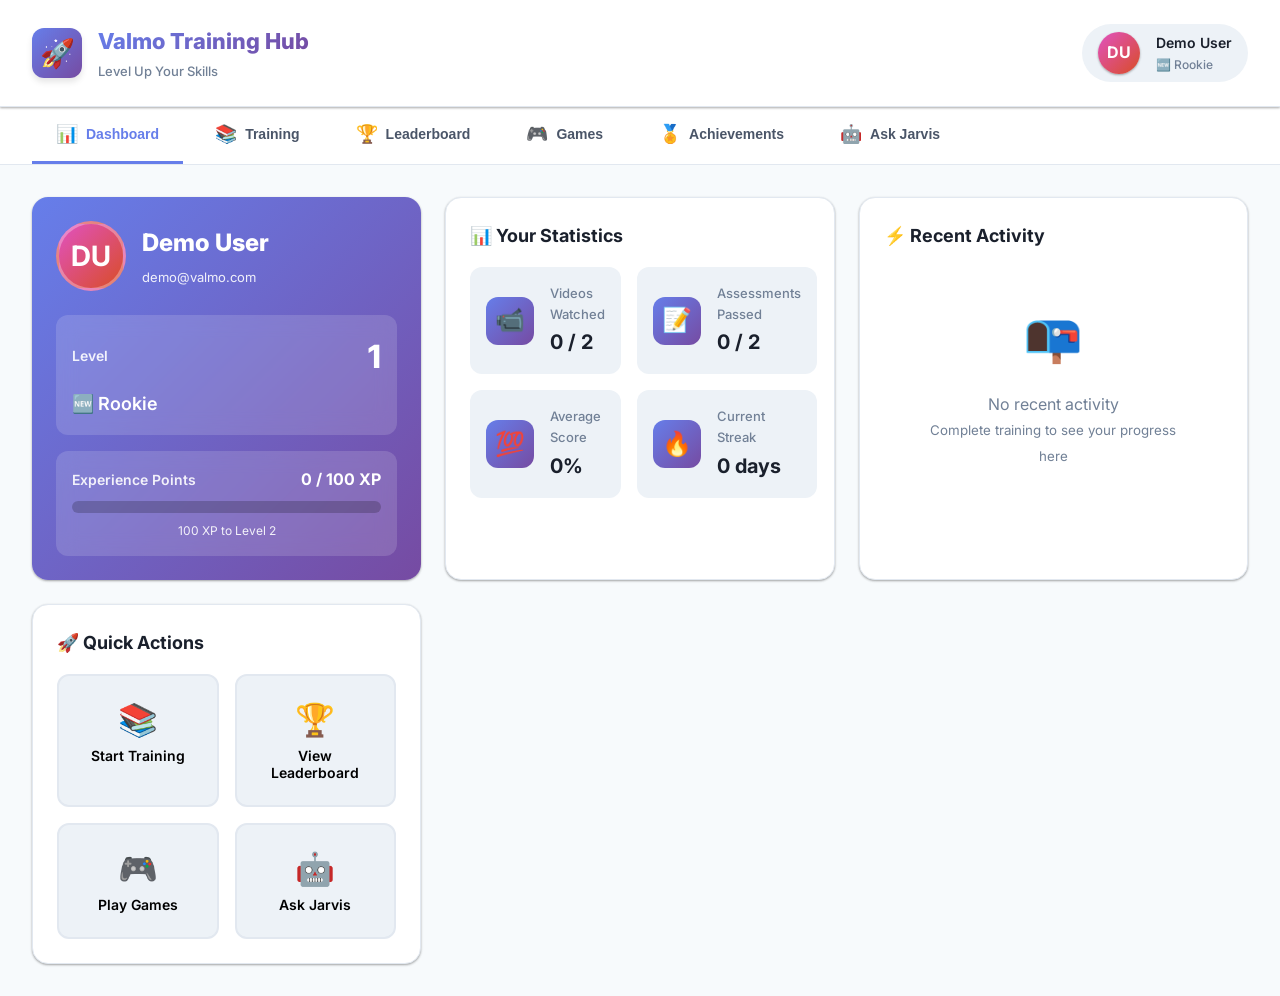
==== docs/index.html @ 2dc6aea4 "new update" ====
<!DOCTYPE html>
<html lang="en">
<head>
  <meta charset="UTF-8">
  <meta name="viewport" content="width=device-width, initial-scale=1.0">
  <title>Valmo Training Hub - Level Up Your Skills</title>
  <link rel="stylesheet" href="styles.css">
  <link rel="preconnect" href="https://fonts.googleapis.com">
  <link rel="preconnect" href="https://fonts.gstatic.com" crossorigin>
  <link href="https://fonts.googleapis.com/css2?family=Inter:wght@400;500;600;700;800&display=swap" rel="stylesheet">
</head>
<body>
  <!-- Loading Screen -->
  <div id="loading-screen" class="loading-screen">
    <div class="loading-content">
      <div class="loading-spinner"></div>
      <h2>Loading Your Training Hub...</h2>
      <p>Preparing your personalized dashboard</p>
    </div>
  </div>

  <!-- Main Container -->
  <div id="main-container" class="main-container hidden">
    
    <!-- Header -->
    <header class="header">
      <div class="header-left">
        <div class="logo">
          <div class="logo-icon">🚀</div>
          <div class="logo-text">
            <h1>Valmo Training Hub</h1>
            <p>Level Up Your Skills</p>
          </div>
        </div>
      </div>
      
      <div class="header-right">
        <div class="user-profile">
          <div class="user-avatar" id="user-avatar">
            <span id="user-initials">?</span>
          </div>
          <div class="user-info">
            <div class="user-name" id="user-name">Loading...</div>
            <div class="user-rank" id="user-rank">Rookie</div>
          </div>
        </div>
      </div>
    </header>

    <!-- Navigation Tabs -->
    <nav class="nav-tabs">
      <button class="nav-tab active" data-tab="dashboard">
        <span class="nav-icon">📊</span>
        <span class="nav-label">Dashboard</span>
      </button>
      <button class="nav-tab" data-tab="training">
        <span class="nav-icon">📚</span>
        <span class="nav-label">Training</span>
      </button>
      <button class="nav-tab" data-tab="leaderboard">
        <span class="nav-icon">🏆</span>
        <span class="nav-label">Leaderboard</span>
      </button>
      <button class="nav-tab" data-tab="games">
        <span class="nav-icon">🎮</span>
        <span class="nav-label">Games</span>
      </button>
      <button class="nav-tab" data-tab="achievements">
        <span class="nav-icon">🏅</span>
        <span class="nav-label">Achievements</span>
      </button>
      <button class="nav-tab" data-tab="jarvis">
        <span class="nav-icon">🤖</span>
        <span class="nav-label">Ask Jarvis</span>
      </button>
    </nav>

    <!-- Tab Content -->
    <main class="content">
      
      <!-- DASHBOARD TAB -->
      <section id="dashboard-tab" class="tab-content active">
        <div class="dashboard-grid">
          
          <!-- Profile Card -->
          <div class="card profile-card">
            <div class="profile-header">
              <div class="profile-avatar-large" id="profile-avatar-large">
                <span id="profile-initials">?</span>
              </div>
              <div class="profile-details">
                <h2 id="profile-name">Loading...</h2>
                <div class="profile-email" id="profile-email">loading@email.com</div>
              </div>
            </div>
            
            <div class="level-display">
              <div class="level-header">
                <span class="level-label">Level</span>
                <span class="level-number" id="level-number">1</span>
              </div>
              <div class="level-rank" id="level-rank">🆕 Rookie</div>
            </div>
            
            <div class="xp-container">
              <div class="xp-header">
                <span class="xp-label">Experience Points</span>
                <span class="xp-value" id="xp-value">0 / 100 XP</span>
              </div>
              <div class="xp-bar">
                <div class="xp-bar-fill" id="xp-bar-fill" style="width: 0%"></div>
              </div>
              <div class="xp-next-level" id="xp-next-level">100 XP to Level 2</div>
            </div>
          </div>

          <!-- Stats Overview -->
          <div class="card stats-card">
            <h3>📊 Your Statistics</h3>
            <div class="stats-grid">
              <div class="stat-item">
                <div class="stat-icon">📹</div>
                <div class="stat-details">
                  <div class="stat-label">Videos Watched</div>
                  <div class="stat-value" id="stat-videos">0 / 0</div>
                </div>
              </div>
              <div class="stat-item">
                <div class="stat-icon">📝</div>
                <div class="stat-details">
                  <div class="stat-label">Assessments Passed</div>
                  <div class="stat-value" id="stat-assessments">0 / 0</div>
                </div>
              </div>
              <div class="stat-item">
                <div class="stat-icon">💯</div>
                <div class="stat-details">
                  <div class="stat-label">Average Score</div>
                  <div class="stat-value" id="stat-avg-score">0%</div>
                </div>
              </div>
              <div class="stat-item">
                <div class="stat-icon">🔥</div>
                <div class="stat-details">
                  <div class="stat-label">Current Streak</div>
                  <div class="stat-value" id="stat-streak">0 days</div>
                </div>
              </div>
            </div>
          </div>

          <!-- Recent Activity -->
          <div class="card activity-card">
            <h3>⚡ Recent Activity</h3>
            <div class="activity-list" id="activity-list">
              <div class="activity-empty">
                <div class="activity-empty-icon">📭</div>
                <p>No recent activity</p>
                <small>Complete training to see your progress here</small>
              </div>
            </div>
          </div>

          <!-- Quick Actions -->
          <div class="card quick-actions-card">
            <h3>🚀 Quick Actions</h3>
            <div class="quick-actions">
              <button class="quick-action-btn" onclick="switchTab('training')">
                <span class="qa-icon">📚</span>
                <span class="qa-text">Start Training</span>
              </button>
              <button class="quick-action-btn" onclick="switchTab('leaderboard')">
                <span class="qa-icon">🏆</span>
                <span class="qa-text">View Leaderboard</span>
              </button>
              <button class="quick-action-btn" onclick="switchTab('games')">
                <span class="qa-icon">🎮</span>
                <span class="qa-text">Play Games</span>
              </button>
              <button class="quick-action-btn" onclick="switchTab('jarvis')">
                <span class="qa-icon">🤖</span>
                <span class="qa-text">Ask Jarvis</span>
              </button>
            </div>
          </div>

        </div>
      </section>

      <!-- TRAINING TAB -->
      <section id="training-tab" class="tab-content">
        <div class="training-container">
          
          <div class="training-header">
            <h2>📚 Your Training Path</h2>
            <div class="training-filters">
              <button class="filter-btn active" data-filter="all">All</button>
              <button class="filter-btn" data-filter="must-know">🔴 Must Know</button>
              <button class="filter-btn" data-filter="good-to-know">🟡 Good to Know</button>
              <button class="filter-btn" data-filter="completed">✅ Completed</button>
              <button class="filter-btn" data-filter="pending">⏳ Pending</button>
            </div>
          </div>

          <!-- Process List -->
          <div class="process-list" id="process-list">
            <div class="loading-processes">
              <div class="loading-spinner-small"></div>
              <p>Loading training processes...</p>
            </div>
          </div>

        </div>
      </section>

      <!-- LEADERBOARD TAB -->
      <section id="leaderboard-tab" class="tab-content">
        <div class="leaderboard-container">
          <div class="leaderboard-header">
            <h2>🏆 Leaderboard</h2>
            <div class="leaderboard-period">
              <button class="period-btn active" data-period="all-time">All Time</button>
              <button class="period-btn" data-period="month">This Month</button>
              <button class="period-btn" data-period="week">This Week</button>
            </div>
          </div>

          <!-- Your Rank -->
          <div class="your-rank-card" id="your-rank-card">
            <div class="your-rank-content">
              <div class="your-rank-position">
                <span class="rank-label">Your Rank</span>
                <span class="rank-number" id="your-rank-number">-</span>
              </div>
              <div class="your-rank-details">
                <div class="your-rank-xp" id="your-rank-xp">0 XP</div>
                <div class="your-rank-behind" id="your-rank-behind">-</div>
              </div>
            </div>
          </div>

          <!-- Leaderboard Table -->
          <div class="leaderboard-table-container">
            <table class="leaderboard-table" id="leaderboard-table">
              <thead>
                <tr>
                  <th>Rank</th>
                  <th>Name</th>
                  <th>Level</th>
                  <th>XP</th>
                  <th>Videos</th>
                  <th>Assessments</th>
                  <th>Streak</th>
                </tr>
              </thead>
              <tbody id="leaderboard-tbody">
                <tr>
                  <td colspan="7" class="leaderboard-loading">
                    <div class="loading-spinner-small"></div>
                    <p>Loading leaderboard...</p>
                  </td>
                </tr>
              </tbody>
            </table>
          </div>
        </div>
      </section>

      <!-- GAMES TAB -->
      <section id="games-tab" class="tab-content">
        <div class="games-container">
          <div class="games-header">
            <h2>🎮 Training Games</h2>
            <p>Make learning fun with interactive challenges!</p>
          </div>

          <div class="games-grid">
            <!-- Coming Soon Games -->
            <div class="game-card coming-soon">
              <div class="game-icon">🎯</div>
              <h3>Process Quiz Challenge</h3>
              <p>Test your knowledge in rapid-fire quizzes</p>
              <div class="game-badge">Coming Soon</div>
            </div>

            <div class="game-card coming-soon">
              <div class="game-icon">⏱️</div>
              <h3>Speed Training</h3>
              <p>Complete processes under time pressure</p>
              <div class="game-badge">Coming Soon</div>
            </div>

            <div class="game-card coming-soon">
              <div class="game-icon">🧩</div>
              <h3>Process Flow Puzzle</h3>
              <p>Arrange steps in the correct order</p>
              <div class="game-badge">Coming Soon</div>
            </div>

            <div class="game-card coming-soon">
              <div class="game-icon">🏁</div>
              <h3>Training Marathon</h3>
              <p>Complete multiple processes in sequence</p>
              <div class="game-badge">Coming Soon</div>
            </div>
          </div>

          <!-- Game Leaderboard Placeholder -->
          <div class="game-leaderboard-placeholder">
            <h3>🏆 Game Leaderboard</h3>
            <p>High scores and achievements will appear here once games are launched</p>
          </div>
        </div>
      </section>

      <!-- ACHIEVEMENTS TAB -->
      <section id="achievements-tab" class="tab-content">
        <div class="achievements-container">
          <div class="achievements-header">
            <h2>🏅 Achievements</h2>
            <div class="achievements-progress">
              <span id="achievements-unlocked">0</span> / <span id="achievements-total">7</span> Unlocked
            </div>
          </div>

          <div class="achievements-grid" id="achievements-grid">
            <!-- Achievements will be loaded dynamically -->
          </div>
        </div>
      </section>

      <!-- JARVIS TAB -->
      <section id="jarvis-tab" class="tab-content">
        <div class="jarvis-container">
          <div class="jarvis-header">
            <div class="jarvis-icon">🤖</div>
            <div>
              <h2>Ask Jarvis AI</h2>
              <p>Your intelligent training assistant</p>
            </div>
          </div>

          <div class="jarvis-redirect-card">
            <div class="jarvis-features">
              <h3>What Jarvis Can Help With:</h3>
              <ul>
                <li>✓ Answer questions about processes</li>
                <li>✓ Explain complex procedures step-by-step</li>
                <li>✓ Provide examples and scenarios</li>
                <li>✓ Help you prepare for assessments</li>
                <li>✓ Clarify doubts in real-time</li>
              </ul>
            </div>

            <button class="jarvis-open-btn" onclick="openJarvis()">
              <span>🚀</span>
              Open Jarvis AI Assistant
            </button>

            <div class="jarvis-note">
              Opens in a new tab for the best experience
            </div>
          </div>
        </div>
      </section>

    </main>
  </div>

  <!-- Scripts -->
  <script src="api.js"></script>
  <script src="dashboard.js"></script>
  <script src="assessment.js"></script>
</body>
</html>
---- docs/styles.css ----
/**
 * styles.css - Valmo Training Hub
 * Gamified, modern, interactive design
 */

/* ═══════════════════════════════════════════════════════════════
   GLOBAL STYLES
   ═══════════════════════════════════════════════════════════════ */

* {
  margin: 0;
  padding: 0;
  box-sizing: border-box;
}

:root {
  /* Primary Colors */
  --primary-gradient: linear-gradient(135deg, #667eea 0%, #764ba2 100%);
  --primary-color: #667eea;
  --primary-dark: #5568d3;
  
  /* Status Colors */
  --success: #48bb78;
  --warning: #ed8936;
  --error: #f56565;
  --info: #4299e1;
  
  /* Neutral Colors */
  --bg-primary: #f7fafc;
  --bg-secondary: #ffffff;
  --bg-tertiary: #edf2f7;
  --text-primary: #1a202c;
  --text-secondary: #4a5568;
  --text-tertiary: #718096;
  --border-color: #e2e8f0;
  
  /* Shadows */
  --shadow-sm: 0 1px 3px rgba(0, 0, 0, 0.12), 0 1px 2px rgba(0, 0, 0, 0.24);
  --shadow-md: 0 4px 6px rgba(0, 0, 0, 0.1);
  --shadow-lg: 0 10px 25px rgba(0, 0, 0, 0.15);
  --shadow-xl: 0 20px 40px rgba(0, 0, 0, 0.2);
  
  /* Spacing */
  --spacing-xs: 4px;
  --spacing-sm: 8px;
  --spacing-md: 16px;
  --spacing-lg: 24px;
  --spacing-xl: 32px;
  
  /* Border Radius */
  --radius-sm: 6px;
  --radius-md: 12px;
  --radius-lg: 16px;
  --radius-xl: 24px;
  --radius-full: 9999px;
  
  /* Transitions */
  --transition-fast: 150ms ease;
  --transition-base: 250ms ease;
  --transition-slow: 350ms ease;
}

body {
  font-family: 'Inter', -apple-system, BlinkMacSystemFont, 'Segoe UI', sans-serif;
  background: var(--bg-primary);
  color: var(--text-primary);
  line-height: 1.6;
  -webkit-font-smoothing: antialiased;
  -moz-osx-font-smoothing: grayscale;
}

.hidden {
  display: none !important;
}

/* ═══════════════════════════════════════════════════════════════
   LOADING SCREEN
   ═══════════════════════════════════════════════════════════════ */

.loading-screen {
  position: fixed;
  top: 0;
  left: 0;
  right: 0;
  bottom: 0;
  background: var(--primary-gradient);
  display: flex;
  align-items: center;
  justify-content: center;
  z-index: 9999;
}

.loading-content {
  text-align: center;
  color: white;
}

.loading-spinner {
  width: 60px;
  height: 60px;
  border: 4px solid rgba(255, 255, 255, 0.3);
  border-top-color: white;
  border-radius: 50%;
  animation: spin 1s linear infinite;
  margin: 0 auto 20px;
}

@keyframes spin {
  to { transform: rotate(360deg); }
}

.loading-spinner-small {
  width: 32px;
  height: 32px;
  border: 3px solid rgba(102, 126, 234, 0.3);
  border-top-color: var(--primary-color);
  border-radius: 50%;
  animation: spin 0.8s linear infinite;
  margin: 0 auto 12px;
}

/* ═══════════════════════════════════════════════════════════════
   MAIN CONTAINER
   ═══════════════════════════════════════════════════════════════ */

.main-container {
  min-height: 100vh;
  display: flex;
  flex-direction: column;
}

/* ═══════════════════════════════════════════════════════════════
   HEADER
   ═══════════════════════════════════════════════════════════════ */

.header {
  background: var(--bg-secondary);
  border-bottom: 1px solid var(--border-color);
  padding: var(--spacing-lg) var(--spacing-xl);
  display: flex;
  justify-content: space-between;
  align-items: center;
  box-shadow: var(--shadow-sm);
  position: sticky;
  top: 0;
  z-index: 100;
}

.logo {
  display: flex;
  align-items: center;
  gap: var(--spacing-md);
}

.logo-icon {
  width: 50px;
  height: 50px;
  background: var(--primary-gradient);
  border-radius: var(--radius-md);
  display: flex;
  align-items: center;
  justify-content: center;
  font-size: 28px;
  box-shadow: var(--shadow-md);
}

.logo-text h1 {
  font-size: 22px;
  font-weight: 800;
  background: var(--primary-gradient);
  -webkit-background-clip: text;
  -webkit-text-fill-color: transparent;
  background-clip: text;
  margin-bottom: 2px;
}

.logo-text p {
  font-size: 13px;
  color: var(--text-tertiary);
  font-weight: 500;
}

.user-profile {
  display: flex;
  align-items: center;
  gap: var(--spacing-md);
  padding: var(--spacing-sm) var(--spacing-md);
  background: var(--bg-tertiary);
  border-radius: var(--radius-full);
  cursor: pointer;
  transition: var(--transition-base);
}

.user-profile:hover {
  background: var(--bg-primary);
  transform: translateY(-2px);
  box-shadow: var(--shadow-md);
}

.user-avatar {
  width: 42px;
  height: 42px;
  border-radius: 50%;
  background: var(--primary-gradient);
  display: flex;
  align-items: center;
  justify-content: center;
  color: white;
  font-weight: 700;
  font-size: 16px;
  box-shadow: var(--shadow-sm);
}

.user-info {
  text-align: left;
}

.user-name {
  font-weight: 600;
  font-size: 14px;
  color: var(--text-primary);
}

.user-rank {
  font-size: 12px;
  color: var(--text-tertiary);
  font-weight: 500;
}

/* ═══════════════════════════════════════════════════════════════
   NAVIGATION TABS
   ═══════════════════════════════════════════════════════════════ */

.nav-tabs {
  background: var(--bg-secondary);
  border-bottom: 1px solid var(--border-color);
  padding: 0 var(--spacing-xl);
  display: flex;
  gap: var(--spacing-sm);
  overflow-x: auto;
}

.nav-tab {
  background: none;
  border: none;
  padding: var(--spacing-md) var(--spacing-lg);
  display: flex;
  align-items: center;
  gap: var(--spacing-sm);
  color: var(--text-secondary);
  font-weight: 600;
  font-size: 14px;
  cursor: pointer;
  position: relative;
  transition: var(--transition-base);
  border-bottom: 3px solid transparent;
  white-space: nowrap;
}

.nav-tab:hover {
  color: var(--primary-color);
  background: var(--bg-tertiary);
}

.nav-tab.active {
  color: var(--primary-color);
  border-bottom-color: var(--primary-color);
}

.nav-icon {
  font-size: 18px;
}

/* ═══════════════════════════════════════════════════════════════
   MAIN CONTENT
   ═══════════════════════════════════════════════════════════════ */

.content {
  flex: 1;
  padding: var(--spacing-xl);
  max-width: 1400px;
  margin: 0 auto;
  width: 100%;
}

.tab-content {
  display: none;
  animation: fadeIn 0.3s ease;
}

.tab-content.active {
  display: block;
}

@keyframes fadeIn {
  from {
    opacity: 0;
    transform: translateY(20px);
  }
  to {
    opacity: 1;
    transform: translateY(0);
  }
}

/* ═══════════════════════════════════════════════════════════════
   CARD COMPONENT
   ═══════════════════════════════════════════════════════════════ */

.card {
  background: var(--bg-secondary);
  border-radius: var(--radius-lg);
  padding: var(--spacing-lg);
  box-shadow: var(--shadow-sm);
  border: 1px solid var(--border-color);
  transition: var(--transition-base);
}

.card:hover {
  box-shadow: var(--shadow-md);
  transform: translateY(-2px);
}

.card h3 {
  font-size: 18px;
  font-weight: 700;
  margin-bottom: var(--spacing-md);
  color: var(--text-primary);
}

/* ═══════════════════════════════════════════════════════════════
   DASHBOARD TAB
   ═══════════════════════════════════════════════════════════════ */

.dashboard-grid {
  display: grid;
  grid-template-columns: repeat(auto-fit, minmax(320px, 1fr));
  gap: var(--spacing-lg);
}

/* Profile Card */
.profile-card {
  grid-column: span 1;
  background: var(--primary-gradient);
  color: white;
  border: none;
}

.profile-card:hover {
  transform: translateY(-4px);
  box-shadow: var(--shadow-xl);
}

.profile-header {
  display: flex;
  align-items: center;
  gap: var(--spacing-md);
  margin-bottom: var(--spacing-lg);
}

.profile-avatar-large {
  width: 70px;
  height: 70px;
  border-radius: 50%;
  background: rgba(255, 255, 255, 0.2);
  backdrop-filter: blur(10px);
  display: flex;
  align-items: center;
  justify-content: center;
  font-size: 28px;
  font-weight: 700;
  border: 3px solid rgba(255, 255, 255, 0.3);
}

.profile-details h2 {
  font-size: 24px;
  font-weight: 800;
  margin-bottom: 4px;
}

.profile-email {
  font-size: 13px;
  opacity: 0.9;
}

.level-display {
  background: rgba(255, 255, 255, 0.15);
  backdrop-filter: blur(10px);
  border-radius: var(--radius-md);
  padding: var(--spacing-md);
  margin-bottom: var(--spacing-md);
}

.level-header {
  display: flex;
  justify-content: space-between;
  align-items: center;
  margin-bottom: var(--spacing-sm);
}

.level-label {
  font-size: 14px;
  opacity: 0.9;
  font-weight: 600;
}

.level-number {
  font-size: 32px;
  font-weight: 800;
}

.level-rank {
  font-size: 18px;
  font-weight: 600;
}

.xp-container {
  background: rgba(255, 255, 255, 0.15);
  backdrop-filter: blur(10px);
  border-radius: var(--radius-md);
  padding: var(--spacing-md);
}

.xp-header {
  display: flex;
  justify-content: space-between;
  align-items: center;
  margin-bottom: var(--spacing-sm);
}

.xp-label {
  font-size: 14px;
  opacity: 0.9;
  font-weight: 600;
}

.xp-value {
  font-size: 16px;
  font-weight: 700;
}

.xp-bar {
  height: 12px;
  background: rgba(0, 0, 0, 0.2);
  border-radius: var(--radius-full);
  overflow: hidden;
  margin-bottom: var(--spacing-sm);
}

.xp-bar-fill {
  height: 100%;
  background: linear-gradient(90deg, #48bb78, #38a169);
  border-radius: var(--radius-full);
  transition: width 0.5s ease;
}

.xp-next-level {
  font-size: 12px;
  opacity: 0.9;
  text-align: center;
}

/* Stats Card */
.stats-grid {
  display: grid;
  grid-template-columns: repeat(2, 1fr);
  gap: var(--spacing-md);
}

.stat-item {
  display: flex;
  align-items: center;
  gap: var(--spacing-md);
  padding: var(--spacing-md);
  background: var(--bg-tertiary);
  border-radius: var(--radius-md);
  transition: var(--transition-base);
}

.stat-item:hover {
  background: var(--bg-primary);
  transform: scale(1.02);
}

.stat-icon {
  width: 48px;
  height: 48px;
  background: var(--primary-gradient);
  border-radius: var(--radius-md);
  display: flex;
  align-items: center;
  justify-content: center;
  font-size: 24px;
  flex-shrink: 0;
}

.stat-label {
  font-size: 13px;
  color: var(--text-tertiary);
  font-weight: 500;
  margin-bottom: 2px;
}

.stat-value {
  font-size: 20px;
  font-weight: 700;
  color: var(--text-primary);
}

/* Activity Card */
.activity-list {
  max-height: 300px;
  overflow-y: auto;
}

.activity-empty {
  text-align: center;
  padding: var(--spacing-xl);
  color: var(--text-tertiary);
}

.activity-empty-icon {
  font-size: 48px;
  margin-bottom: var(--spacing-md);
}

.activity-item {
  display: flex;
  align-items: center;
  gap: var(--spacing-md);
  padding: var(--spacing-md);
  border-radius: var(--radius-md);
  margin-bottom: var(--spacing-sm);
  transition: var(--transition-base);
}

.activity-item:hover {
  background: var(--bg-tertiary);
}

.activity-icon {
  width: 40px;
  height: 40px;
  border-radius: 50%;
  background: var(--primary-gradient);
  display: flex;
  align-items: center;
  justify-content: center;
  font-size: 18px;
  flex-shrink: 0;
}

.activity-details {
  flex: 1;
}

.activity-text {
  font-size: 14px;
  font-weight: 500;
  color: var(--text-primary);
  margin-bottom: 2px;
}

.activity-time {
  font-size: 12px;
  color: var(--text-tertiary);
}

.activity-xp {
  font-size: 14px;
  font-weight: 700;
  color: var(--success);
}

/* Quick Actions */
.quick-actions {
  display: grid;
  grid-template-columns: repeat(2, 1fr);
  gap: var(--spacing-md);
}

.quick-action-btn {
  background: var(--bg-tertiary);
  border: 2px solid var(--border-color);
  border-radius: var(--radius-md);
  padding: var(--spacing-lg);
  display: flex;
  flex-direction: column;
  align-items: center;
  gap: var(--spacing-sm);
  cursor: pointer;
  transition: var(--transition-base);
  font-family: inherit;
}

.quick-action-btn:hover {
  background: var(--primary-gradient);
  color: white;
  border-color: transparent;
  transform: translateY(-4px);
  box-shadow: var(--shadow-lg);
}

.qa-icon {
  font-size: 32px;
}

.qa-text {
  font-size: 14px;
  font-weight: 600;
}

/* ═══════════════════════════════════════════════════════════════
   TRAINING TAB
   ═══════════════════════════════════════════════════════════════ */

.training-header {
  display: flex;
  justify-content: space-between;
  align-items: center;
  margin-bottom: var(--spacing-lg);
  flex-wrap: wrap;
  gap: var(--spacing-md);
}

.training-header h2 {
  font-size: 28px;
  font-weight: 800;
}

.training-filters {
  display: flex;
  gap: var(--spacing-sm);
  flex-wrap: wrap;
}

.filter-btn {
  padding: var(--spacing-sm) var(--spacing-md);
  background: var(--bg-secondary);
  border: 2px solid var(--border-color);
  border-radius: var(--radius-full);
  font-size: 13px;
  font-weight: 600;
  color: var(--text-secondary);
  cursor: pointer;
  transition: var(--transition-fast);
  font-family: inherit;
}

.filter-btn:hover {
  border-color: var(--primary-color);
  color: var(--primary-color);
}

.filter-btn.active {
  background: var(--primary-gradient);
  color: white;
  border-color: transparent;
}

.process-list {
  display: grid;
  grid-template-columns: repeat(auto-fill, minmax(320px, 1fr));
  gap: var(--spacing-lg);
}

.loading-processes {
  grid-column: 1 / -1;
  text-align: center;
  padding: var(--spacing-xl);
  color: var(--text-tertiary);
}

/* Process Card */
.process-card {
  background: var(--bg-secondary);
  border-radius: var(--radius-lg);
  padding: var(--spacing-lg);
  border: 2px solid var(--border-color);
  transition: var(--transition-base);
  cursor: pointer;
}

.process-card:hover {
  border-color: var(--primary-color);
  transform: translateY(-4px);
  box-shadow: var(--shadow-lg);
}

.process-header {
  display: flex;
  align-items: flex-start;
  gap: var(--spacing-md);
  margin-bottom: var(--spacing-md);
}

.process-priority {
  width: 44px;
  height: 44px;
  border-radius: var(--radius-md);
  display: flex;
  align-items: center;
  justify-content: center;
  font-size: 22px;
  flex-shrink: 0;
}

.process-priority.must-know {
  background: linear-gradient(135deg, #fc8181 0%, #f56565 100%);
}

.process-priority.good-to-know {
  background: linear-gradient(135deg, #fbd38d 0%, #f6ad55 100%);
}

.process-title-section {
  flex: 1;
}

.process-name {
  font-size: 16px;
  font-weight: 700;
  color: var(--text-primary);
  margin-bottom: 4px;
}

.process-badges {
  display: flex;
  gap: var(--spacing-xs);
  flex-wrap: wrap;
}

.process-badge {
  padding: 3px 8px;
  border-radius: var(--radius-sm);
  font-size: 11px;
  font-weight: 700;
  text-transform: uppercase;
  letter-spacing: 0.3px;
}

.process-badge.new {
  background: #fecaca;
  color: #991b1b;
}

.process-badge.updated {
  background: #fed7aa;
  color: #92400e;
}

.process-status {
  margin-bottom: var(--spacing-md);
  padding: var(--spacing-sm) var(--spacing-md);
  border-radius: var(--radius-md);
  font-size: 13px;
  font-weight: 600;
  display: flex;
  align-items: center;
  gap: var(--spacing-sm);
}

.process-status.complete {
  background: #f0fdf4;
  color: #166534;
}

.process-status.video-done {
  background: #fef3c7;
  color: #92400e;
}

.process-status.pending {
  background: #fee;
  color: #991b1b;
}

.process-actions {
  display: flex;
  gap: var(--spacing-sm);
}

.process-action-btn {
  flex: 1;
  padding: var(--spacing-md);
  border: none;
  border-radius: var(--radius-md);
  font-size: 14px;
  font-weight: 600;
  cursor: pointer;
  transition: var(--transition-base);
  font-family: inherit;
}

.process-action-btn.primary {
  background: var(--primary-gradient);
  color: white;
}

.process-action-btn.primary:hover {
  transform: scale(1.05);
  box-shadow: var(--shadow-md);
}

.process-action-btn.secondary {
  background: var(--bg-tertiary);
  color: var(--text-primary);
}

.process-action-btn.secondary:hover {
  background: var(--bg-primary);
}

/* ═══════════════════════════════════════════════════════════════
   LEADERBOARD TAB
   ═══════════════════════════════════════════════════════════════ */

.leaderboard-header {
  display: flex;
  justify-content: space-between;
  align-items: center;
  margin-bottom: var(--spacing-lg);
  flex-wrap: wrap;
  gap: var(--spacing-md);
}

.leaderboard-header h2 {
  font-size: 28px;
  font-weight: 800;
}

.leaderboard-period {
  display: flex;
  gap: var(--spacing-sm);
  background: var(--bg-secondary);
  padding: 4px;
  border-radius: var(--radius-md);
  border: 1px solid var(--border-color);
}

.period-btn {
  padding: var(--spacing-sm) var(--spacing-md);
  background: transparent;
  border: none;
  border-radius: var(--radius-sm);
  font-size: 13px;
  font-weight: 600;
  color: var(--text-secondary);
  cursor: pointer;
  transition: var(--transition-fast);
  font-family: inherit;
}

.period-btn:hover {
  color: var(--primary-color);
}

.period-btn.active {
  background: var(--primary-gradient);
  color: white;
}

.your-rank-card {
  background: var(--primary-gradient);
  border-radius: var(--radius-lg);
  padding: var(--spacing-lg);
  margin-bottom: var(--spacing-lg);
  color: white;
  box-shadow: var(--shadow-lg);
}

.your-rank-content {
  display: flex;
  justify-content: space-between;
  align-items: center;
}

.your-rank-position {
  display: flex;
  flex-direction: column;
  gap: var(--spacing-sm);
}

.rank-label {
  font-size: 14px;
  opacity: 0.9;
  font-weight: 600;
}

.rank-number {
  font-size: 48px;
  font-weight: 800;
}

.your-rank-xp {
  font-size: 24px;
  font-weight: 700;
}

.your-rank-behind {
  font-size: 13px;
  opacity: 0.9;
}

.leaderboard-table-container {
  background: var(--bg-secondary);
  border-radius: var(--radius-lg);
  overflow: hidden;
  border: 1px solid var(--border-color);
}

.leaderboard-table {
  width: 100%;
  border-collapse: collapse;
}

.leaderboard-table thead {
  background: var(--bg-tertiary);
}

.leaderboard-table th {
  padding: var(--spacing-md) var(--spacing-lg);
  text-align: left;
  font-weight: 700;
  font-size: 13px;
  text-transform: uppercase;
  letter-spacing: 0.5px;
  color: var(--text-secondary);
}

.leaderboard-table tbody tr {
  border-bottom: 1px solid var(--border-color);
  transition: var(--transition-fast);
}

.leaderboard-table tbody tr:hover {
  background: var(--bg-tertiary);
}

.leaderboard-table tbody tr.highlight {
  background: #eff6ff;
  border-left: 4px solid var(--primary-color);
}

.leaderboard-table td {
  padding: var(--spacing-md) var(--spacing-lg);
  font-size: 14px;
}

.leaderboard-loading {
  text-align: center;
  padding: var(--spacing-xl);
  color: var(--text-tertiary);
}

.rank-badge {
  display: inline-flex;
  align-items: center;
  justify-content: center;
  width: 32px;
  height: 32px;
  border-radius: 50%;
  font-weight: 700;
  font-size: 14px;
}

.rank-badge.gold {
  background: linear-gradient(135deg, #fbbf24 0%, #f59e0b 100%);
  color: white;
}

.rank-badge.silver {
  background: linear-gradient(135deg, #d1d5db 0%, #9ca3af 100%);
  color: white;
}

.rank-badge.bronze {
  background: linear-gradient(135deg, #fdba74 0%, #fb923c 100%);
  color: white;
}

.rank-badge.default {
  background: var(--bg-tertiary);
  color: var(--text-primary);
}

/* ═══════════════════════════════════════════════════════════════
   GAMES TAB
   ═══════════════════════════════════════════════════════════════ */

.games-header {
  text-align: center;
  margin-bottom: var(--spacing-xl);
}

.games-header h2 {
  font-size: 32px;
  font-weight: 800;
  margin-bottom: var(--spacing-sm);
}

.games-header p {
  font-size: 16px;
  color: var(--text-tertiary);
}

.games-grid {
  display: grid;
  grid-template-columns: repeat(auto-fill, minmax(280px, 1fr));
  gap: var(--spacing-lg);
  margin-bottom: var(--spacing-xl);
}

.game-card {
  background: var(--bg-secondary);
  border-radius: var(--radius-lg);
  padding: var(--spacing-xl);
  text-align: center;
  border: 2px solid var(--border-color);
  transition: var(--transition-base);
  position: relative;
}

.game-card.coming-soon {
  opacity: 0.7;
}

.game-card:hover {
  transform: translateY(-8px);
  box-shadow: var(--shadow-xl);
  border-color: var(--primary-color);
}

.game-icon {
  font-size: 64px;
  margin-bottom: var(--spacing-md);
}

.game-card h3 {
  font-size: 18px;
  font-weight: 700;
  margin-bottom: var(--spacing-sm);
}

.game-card p {
  font-size: 14px;
  color: var(--text-tertiary);
  margin-bottom: var(--spacing-md);
}

.game-badge {
  display: inline-block;
  padding: var(--spacing-xs) var(--spacing-md);
  background: var(--bg-tertiary);
  border-radius: var(--radius-full);
  font-size: 12px;
  font-weight: 600;
  color: var(--text-secondary);
}

.game-leaderboard-placeholder {
  background: var(--bg-secondary);
  border-radius: var(--radius-lg);
  padding: var(--spacing-xl);
  text-align: center;
  border: 2px dashed var(--border-color);
}

.game-leaderboard-placeholder h3 {
  font-size: 20px;
  margin-bottom: var(--spacing-md);
}

.game-leaderboard-placeholder p {
  color: var(--text-tertiary);
}

/* ═══════════════════════════════════════════════════════════════
   ACHIEVEMENTS TAB
   ═══════════════════════════════════════════════════════════════ */

.achievements-header {
  display: flex;
  justify-content: space-between;
  align-items: center;
  margin-bottom: var(--spacing-lg);
}

.achievements-header h2 {
  font-size: 28px;
  font-weight: 800;
}

.achievements-progress {
  font-size: 16px;
  font-weight: 700;
  color: var(--text-tertiary);
}

.achievements-grid {
  display: grid;
  grid-template-columns: repeat(auto-fill, minmax(240px, 1fr));
  gap: var(--spacing-lg);
}

.achievement-card {
  background: var(--bg-secondary);
  border-radius: var(--radius-lg);
  padding: var(--spacing-lg);
  text-align: center;
  border: 2px solid var(--border-color);
  transition: var(--transition-base);
  position: relative;
}

.achievement-card.locked {
  opacity: 0.5;
  filter: grayscale(1);
}

.achievement-card.unlocked {
  border-color: var(--success);
  background: linear-gradient(135deg, #f0fdf4 0%, #dcfce7 100%);
}

.achievement-card:hover {
  transform: scale(1.05);
  box-shadow: var(--shadow-lg);
}

.achievement-icon {
  font-size: 48px;
  margin-bottom: var(--spacing-md);
}

.achievement-name {
  font-size: 16px;
  font-weight: 700;
  margin-bottom: var(--spacing-sm);
}

.achievement-description {
  font-size: 13px;
  color: var(--text-tertiary);
  margin-bottom: var(--spacing-sm);
}

.achievement-xp {
  font-size: 14px;
  font-weight: 700;
  color: var(--success);
}

.achievement-unlocked-badge {
  position: absolute;
  top: 12px;
  right: 12px;
  width: 28px;
  height: 28px;
  background: var(--success);
  border-radius: 50%;
  display: flex;
  align-items: center;
  justify-content: center;
  color: white;
  font-size: 14px;
}

/* ═══════════════════════════════════════════════════════════════
   JARVIS TAB
   ═══════════════════════════════════════════════════════════════ */

.jarvis-container {
  max-width: 700px;
  margin: 0 auto;
}

.jarvis-header {
  display: flex;
  align-items: center;
  gap: var(--spacing-lg);
  margin-bottom: var(--spacing-xl);
  text-align: center;
  justify-content: center;
}

.jarvis-icon {
  font-size: 72px;
}

.jarvis-header h2 {
  font-size: 32px;
  font-weight: 800;
  margin-bottom: var(--spacing-xs);
}

.jarvis-header p {
  font-size: 16px;
  color: var(--text-tertiary);
}

.jarvis-redirect-card {
  background: var(--bg-secondary);
  border-radius: var(--radius-xl);
  padding: var(--spacing-xl);
  border: 2px solid var(--border-color);
  text-align: center;
}

.jarvis-features {
  text-align: left;
  margin-bottom: var(--spacing-xl);
}

.jarvis-features h3 {
  font-size: 18px;
  margin-bottom: var(--spacing-md);
}

.jarvis-features ul {
  list-style: none;
  padding: 0;
}

.jarvis-features li {
  padding: var(--spacing-md);
  background: var(--bg-tertiary);
  border-radius: var(--radius-md);
  margin-bottom: var(--spacing-sm);
  font-size: 14px;
  font-weight: 500;
}

.jarvis-open-btn {
  width: 100%;
  padding: var(--spacing-lg);
  background: var(--primary-gradient);
  color: white;
  border: none;
  border-radius: var(--radius-md);
  font-size: 16px;
  font-weight: 700;
  cursor: pointer;
  transition: var(--transition-base);
  font-family: inherit;
  display: flex;
  align-items: center;
  justify-content: center;
  gap: var(--spacing-md);
  margin-bottom: var(--spacing-md);
}

.jarvis-open-btn:hover {
  transform: translateY(-4px);
  box-shadow: var(--shadow-xl);
}

.jarvis-note {
  font-size: 13px;
  color: var(--text-tertiary);
  font-style: italic;
}

/* ═══════════════════════════════════════════════════════════════
   RESPONSIVE
   ═══════════════════════════════════════════════════════════════ */

@media (max-width: 768px) {
  .header {
    padding: var(--spacing-md);
  }
  
  .logo-text h1 {
    font-size: 18px;
  }
  
  .nav-tabs {
    padding: 0 var(--spacing-md);
  }
  
  .content {
    padding: var(--spacing-md);
  }
  
  .dashboard-grid {
    grid-template-columns: 1fr;
  }
  
  .stats-grid {
    grid-template-columns: 1fr;
  }
  
  .quick-actions {
    grid-template-columns: 1fr;
  }
  
  .process-list {
    grid-template-columns: 1fr;
  }
  
  .games-grid {
    grid-template-columns: 1fr;
  }
  
  .achievements-grid {
    grid-template-columns: repeat(auto-fill, minmax(200px, 1fr));
  }
}
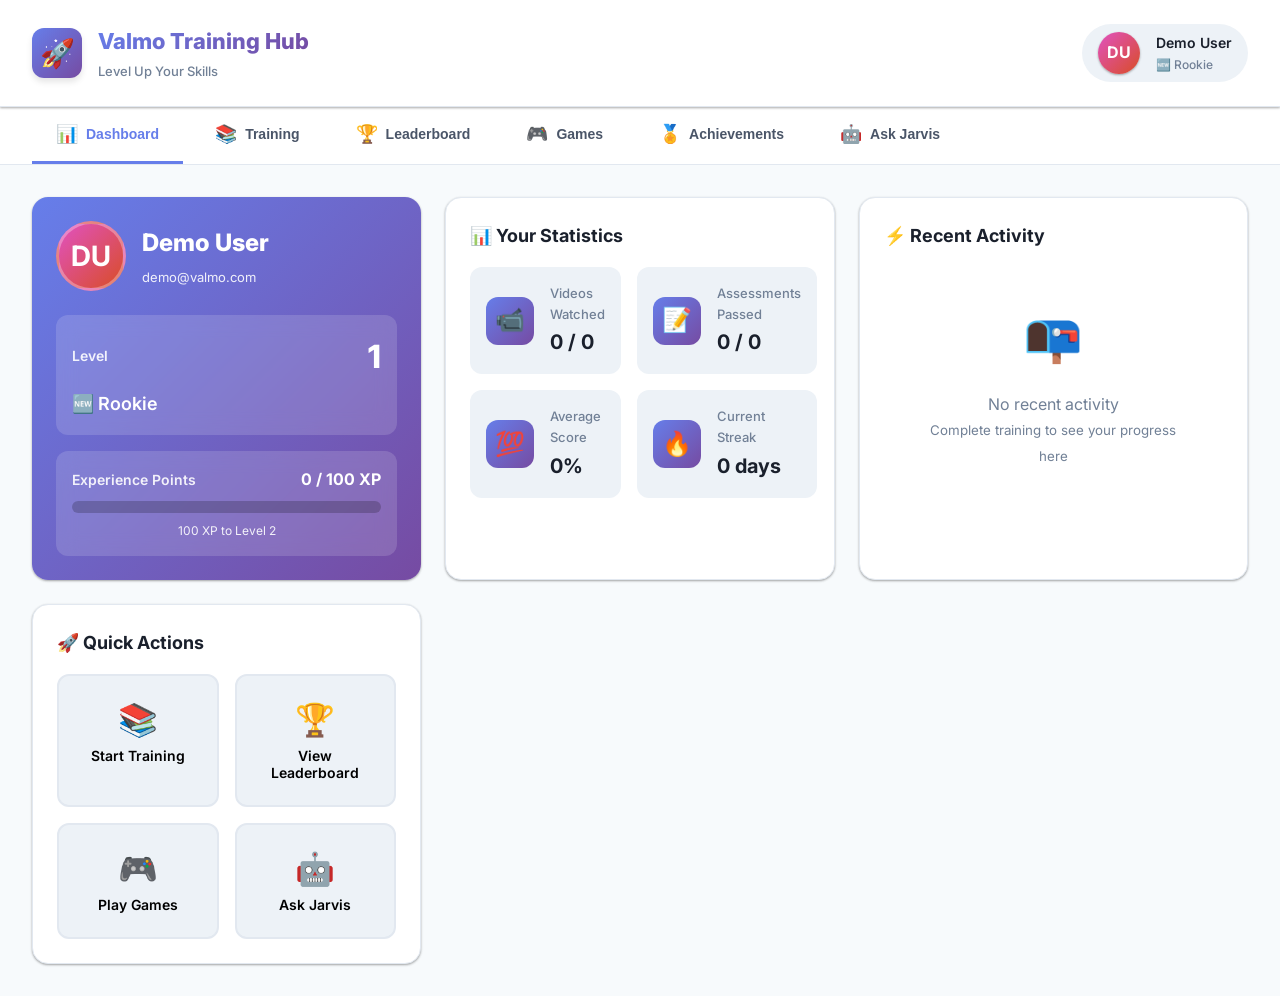
==== commit a419e659: "feat: MCQ assessment system — modal player for captains, schema tables" ====
--- a/docs/index.html
+++ b/docs/index.html
@@ -367,6 +367,14 @@
     </main>
   </div>
 
+  <!-- Assessment Modal -->
+  <div id="assessment-modal" class="am-overlay">
+    <div class="am-modal">
+      <button class="am-close-btn" onclick="AssessmentSystem.close()">✕</button>
+      <div id="assessment-modal-body"></div>
+    </div>
+  </div>
+
   <!-- Scripts -->
   <script src="api.js"></script>
   <script src="dashboard.js"></script>
--- a/docs/styles.css
+++ b/docs/styles.css
@@ -1305,4 +1305,493 @@
   .achievements-grid {
     grid-template-columns: repeat(auto-fill, minmax(200px, 1fr));
   }
+}
+
+/* ── Your Queue section ─────────────────────────────────────────────────── */
+.queue-section {
+  margin-bottom: 24px;
+}
+
+.queue-header {
+  display: flex;
+  align-items: center;
+  justify-content: space-between;
+  margin-bottom: 10px;
+}
+
+.queue-title {
+  font-size: 15px;
+  font-weight: 700;
+  color: var(--text-primary);
+}
+
+.queue-count {
+  font-size: 12px;
+  color: var(--text-secondary);
+}
+
+.queue-cards {
+  display: flex;
+  flex-direction: column;
+  gap: 8px;
+}
+
+.queue-card {
+  display: flex;
+  align-items: center;
+  justify-content: space-between;
+  gap: 12px;
+  background: var(--bg-secondary);
+  border: 1px solid var(--border-color);
+  border-radius: var(--radius-md);
+  padding: 12px 16px;
+  border-left: 3px solid var(--primary-color);
+}
+
+.queue-card.queue-done {
+  opacity: 0.65;
+  border-left-color: #22c55e;
+}
+
+.queue-card.queue-overdue {
+  border-left-color: #ef4444;
+  background: rgba(239, 68, 68, 0.05);
+}
+
+.queue-card-left {
+  flex: 1;
+  min-width: 0;
+}
+
+.queue-card-title {
+  font-size: 14px;
+  font-weight: 600;
+  color: var(--text-primary);
+  white-space: nowrap;
+  overflow: hidden;
+  text-overflow: ellipsis;
+}
+
+.queue-card-meta {
+  display: flex;
+  align-items: center;
+  gap: 8px;
+  margin-top: 4px;
+  flex-wrap: wrap;
+}
+
+.queue-badge {
+  font-size: 10px;
+  font-weight: 700;
+  padding: 2px 6px;
+  border-radius: 4px;
+  text-transform: uppercase;
+  letter-spacing: 0.04em;
+}
+
+.queue-badge.mandatory {
+  background: rgba(239, 68, 68, 0.15);
+  color: #ef4444;
+}
+
+.queue-badge.assigned {
+  background: rgba(147, 51, 234, 0.15);
+  color: #9333ea;
+}
+
+.queue-due {
+  font-size: 11px;
+  color: var(--text-secondary);
+}
+
+.queue-due.overdue {
+  color: #ef4444;
+  font-weight: 600;
+}
+
+.queue-card-right {
+  flex-shrink: 0;
+}
+
+.queue-status-done {
+  font-size: 13px;
+  color: #22c55e;
+  font-weight: 600;
+}
+
+.process-action-btn.small {
+  padding: 6px 14px;
+  font-size: 12px;
+  flex: none;
+}
+
+/* ── Assessment Modal ───────────────────────────────────────────────────── */
+.am-overlay {
+  display: none;
+  position: fixed;
+  inset: 0;
+  background: rgba(0,0,0,0.6);
+  z-index: 1000;
+  align-items: center;
+  justify-content: center;
+  padding: 16px;
+}
+
+.am-overlay.open {
+  display: flex;
+}
+
+.am-modal {
+  background: var(--bg-secondary);
+  border-radius: var(--radius-lg);
+  width: 100%;
+  max-width: 640px;
+  max-height: 90vh;
+  display: flex;
+  flex-direction: column;
+  position: relative;
+  overflow: hidden;
+  box-shadow: 0 24px 64px rgba(0,0,0,0.4);
+}
+
+.am-close-btn {
+  position: absolute;
+  top: 12px;
+  right: 14px;
+  background: none;
+  border: none;
+  font-size: 18px;
+  color: var(--text-secondary);
+  cursor: pointer;
+  z-index: 10;
+  line-height: 1;
+  padding: 4px 6px;
+  border-radius: 6px;
+}
+
+.am-close-btn:hover { background: var(--bg-tertiary); }
+
+#assessment-modal-body {
+  overflow-y: auto;
+  flex: 1;
+}
+
+/* Loading / empty */
+.am-loading, .am-empty {
+  display: flex;
+  flex-direction: column;
+  align-items: center;
+  justify-content: center;
+  padding: 60px 32px;
+  text-align: center;
+  color: var(--text-secondary);
+  gap: 12px;
+}
+
+.am-spinner {
+  width: 32px;
+  height: 32px;
+  border: 3px solid var(--border-color);
+  border-top-color: var(--primary-color);
+  border-radius: 50%;
+  animation: spin 0.8s linear infinite;
+}
+
+@keyframes spin { to { transform: rotate(360deg); } }
+
+/* Header */
+.am-header {
+  padding: 24px 24px 0;
+}
+
+.am-title {
+  font-size: 18px;
+  font-weight: 700;
+  color: var(--text-primary);
+  margin-bottom: 6px;
+  padding-right: 30px;
+}
+
+.am-meta {
+  font-size: 13px;
+  color: var(--text-secondary);
+  display: flex;
+  align-items: center;
+  gap: 10px;
+  flex-wrap: wrap;
+  margin-bottom: 20px;
+}
+
+.am-prev-badge {
+  font-size: 11px;
+  font-weight: 600;
+  padding: 2px 8px;
+  border-radius: 20px;
+}
+
+.am-prev-badge.pass { background: rgba(34,197,94,0.15); color: #22c55e; }
+.am-prev-badge.fail { background: rgba(239,68,68,0.12);  color: #ef4444; }
+
+/* Questions */
+.am-questions {
+  padding: 0 24px 8px;
+}
+
+.am-question {
+  margin-bottom: 24px;
+}
+
+.am-question-text {
+  font-size: 14px;
+  font-weight: 600;
+  color: var(--text-primary);
+  margin-bottom: 10px;
+  line-height: 1.5;
+}
+
+.am-q-num {
+  display: inline-block;
+  background: var(--primary-gradient);
+  color: #fff;
+  font-size: 11px;
+  font-weight: 700;
+  padding: 1px 6px;
+  border-radius: 4px;
+  margin-right: 6px;
+}
+
+.am-options {
+  display: flex;
+  flex-direction: column;
+  gap: 8px;
+}
+
+.am-option {
+  display: flex;
+  align-items: center;
+  gap: 10px;
+  padding: 10px 14px;
+  border: 1.5px solid var(--border-color);
+  border-radius: var(--radius-md);
+  cursor: pointer;
+  transition: border-color 0.15s, background 0.15s;
+}
+
+.am-option input[type=radio] { display: none; }
+
+.am-option:hover { border-color: var(--primary-color); }
+
+.am-option.selected {
+  border-color: var(--primary-color);
+  background: rgba(151,71,255,0.08);
+}
+
+.am-option.correct-answer {
+  border-color: #22c55e;
+  background: rgba(34,197,94,0.08);
+}
+
+.am-option.wrong-answer {
+  border-color: #ef4444;
+  background: rgba(239,68,68,0.06);
+}
+
+.am-opt-key {
+  width: 22px;
+  height: 22px;
+  border-radius: 50%;
+  background: var(--bg-tertiary);
+  display: flex;
+  align-items: center;
+  justify-content: center;
+  font-size: 11px;
+  font-weight: 700;
+  color: var(--text-secondary);
+  flex-shrink: 0;
+}
+
+.am-option.selected   .am-opt-key { background: var(--primary-color); color: #fff; }
+.am-option.correct-answer .am-opt-key { background: #22c55e; color: #fff; }
+.am-option.wrong-answer   .am-opt-key { background: #ef4444; color: #fff; }
+
+.am-opt-text {
+  font-size: 13px;
+  color: var(--text-primary);
+}
+
+/* Footer */
+.am-footer {
+  display: flex;
+  align-items: center;
+  justify-content: space-between;
+  padding: 14px 24px;
+  border-top: 1px solid var(--border-color);
+  background: var(--bg-secondary);
+  flex-shrink: 0;
+}
+
+.am-answered {
+  font-size: 12px;
+  color: var(--text-secondary);
+}
+
+.am-btn {
+  padding: 9px 20px;
+  border-radius: var(--radius-md);
+  border: none;
+  font-size: 13px;
+  font-weight: 600;
+  cursor: pointer;
+  transition: var(--transition-base);
+  font-family: inherit;
+}
+
+.am-btn.primary {
+  background: var(--primary-gradient);
+  color: #fff;
+}
+
+.am-btn.primary:disabled {
+  opacity: 0.4;
+  cursor: default;
+}
+
+.am-btn.primary:not(:disabled):hover { opacity: 0.9; }
+
+.am-btn.secondary {
+  background: var(--bg-tertiary);
+  color: var(--text-primary);
+}
+
+.am-btn.secondary:hover { background: var(--bg-primary); }
+
+/* Results */
+.am-result-header {
+  display: flex;
+  flex-direction: column;
+  align-items: center;
+  padding: 32px 24px 24px;
+  text-align: center;
+}
+
+.am-result-header.pass { background: linear-gradient(135deg, rgba(34,197,94,0.08), rgba(34,197,94,0.02)); }
+.am-result-header.fail { background: linear-gradient(135deg, rgba(239,68,68,0.06), rgba(239,68,68,0.01)); }
+
+.am-result-icon-big { font-size: 48px; margin-bottom: 8px; }
+
+.am-result-score {
+  font-size: 48px;
+  font-weight: 900;
+  color: var(--text-primary);
+  line-height: 1;
+}
+
+.am-result-label {
+  font-size: 16px;
+  font-weight: 700;
+  margin-top: 6px;
+}
+
+.am-result-header.pass .am-result-label { color: #22c55e; }
+.am-result-header.fail .am-result-label { color: #ef4444; }
+
+.am-xp-badge {
+  margin-top: 10px;
+  background: linear-gradient(135deg,#f59e0b,#ef4444);
+  color: #fff;
+  font-size: 13px;
+  font-weight: 700;
+  padding: 4px 16px;
+  border-radius: 20px;
+}
+
+.am-result-hint {
+  margin-top: 8px;
+  font-size: 12px;
+  color: var(--text-secondary);
+}
+
+.am-result-card {
+  padding: 14px;
+  border-radius: var(--radius-md);
+  border: 1.5px solid var(--border-color);
+  margin-bottom: 10px;
+}
+
+.am-result-card.correct { border-color: rgba(34,197,94,0.4); background: rgba(34,197,94,0.04); }
+.am-result-card.wrong   { border-color: rgba(239,68,68,0.4);  background: rgba(239,68,68,0.04);  }
+
+.am-result-q {
+  font-size: 13px;
+  font-weight: 600;
+  color: var(--text-primary);
+  margin-bottom: 6px;
+  display: flex;
+  align-items: baseline;
+  gap: 6px;
+}
+
+.am-result-icon { flex-shrink: 0; }
+
+.am-result-answer {
+  font-size: 12px;
+  color: var(--text-secondary);
+  margin-left: 28px;
+}
+
+.am-result-explanation {
+  font-size: 12px;
+  color: var(--text-secondary);
+  background: var(--bg-tertiary);
+  border-radius: 6px;
+  padding: 8px 10px;
+  margin-top: 8px;
+  margin-left: 28px;
+  font-style: italic;
+}
+
+/* ── Mobile overrides ───────────────────────────────────────────────────── */
+@media (max-width: 480px) {
+  .queue-card {
+    flex-direction: column;
+    align-items: flex-start;
+    gap: 10px;
+  }
+
+  .queue-card-right {
+    width: 100%;
+  }
+
+  .queue-card-right .process-action-btn {
+    width: 100%;
+    text-align: center;
+  }
+
+  .process-actions {
+    flex-direction: column;
+  }
+
+  .process-action-btn {
+    width: 100%;
+    text-align: center;
+  }
+
+  .nav-tab {
+    padding: var(--spacing-sm) var(--spacing-md);
+    font-size: 12px;
+  }
+}
+
+/* ── Catalog section header ─────────────────────────────────────────────── */
+.catalog-section {
+  margin-top: 8px;
+}
+
+.catalog-header {
+  font-size: 13px;
+  font-weight: 700;
+  color: var(--text-secondary);
+  text-transform: uppercase;
+  letter-spacing: 0.06em;
+  margin-bottom: 12px;
 }
